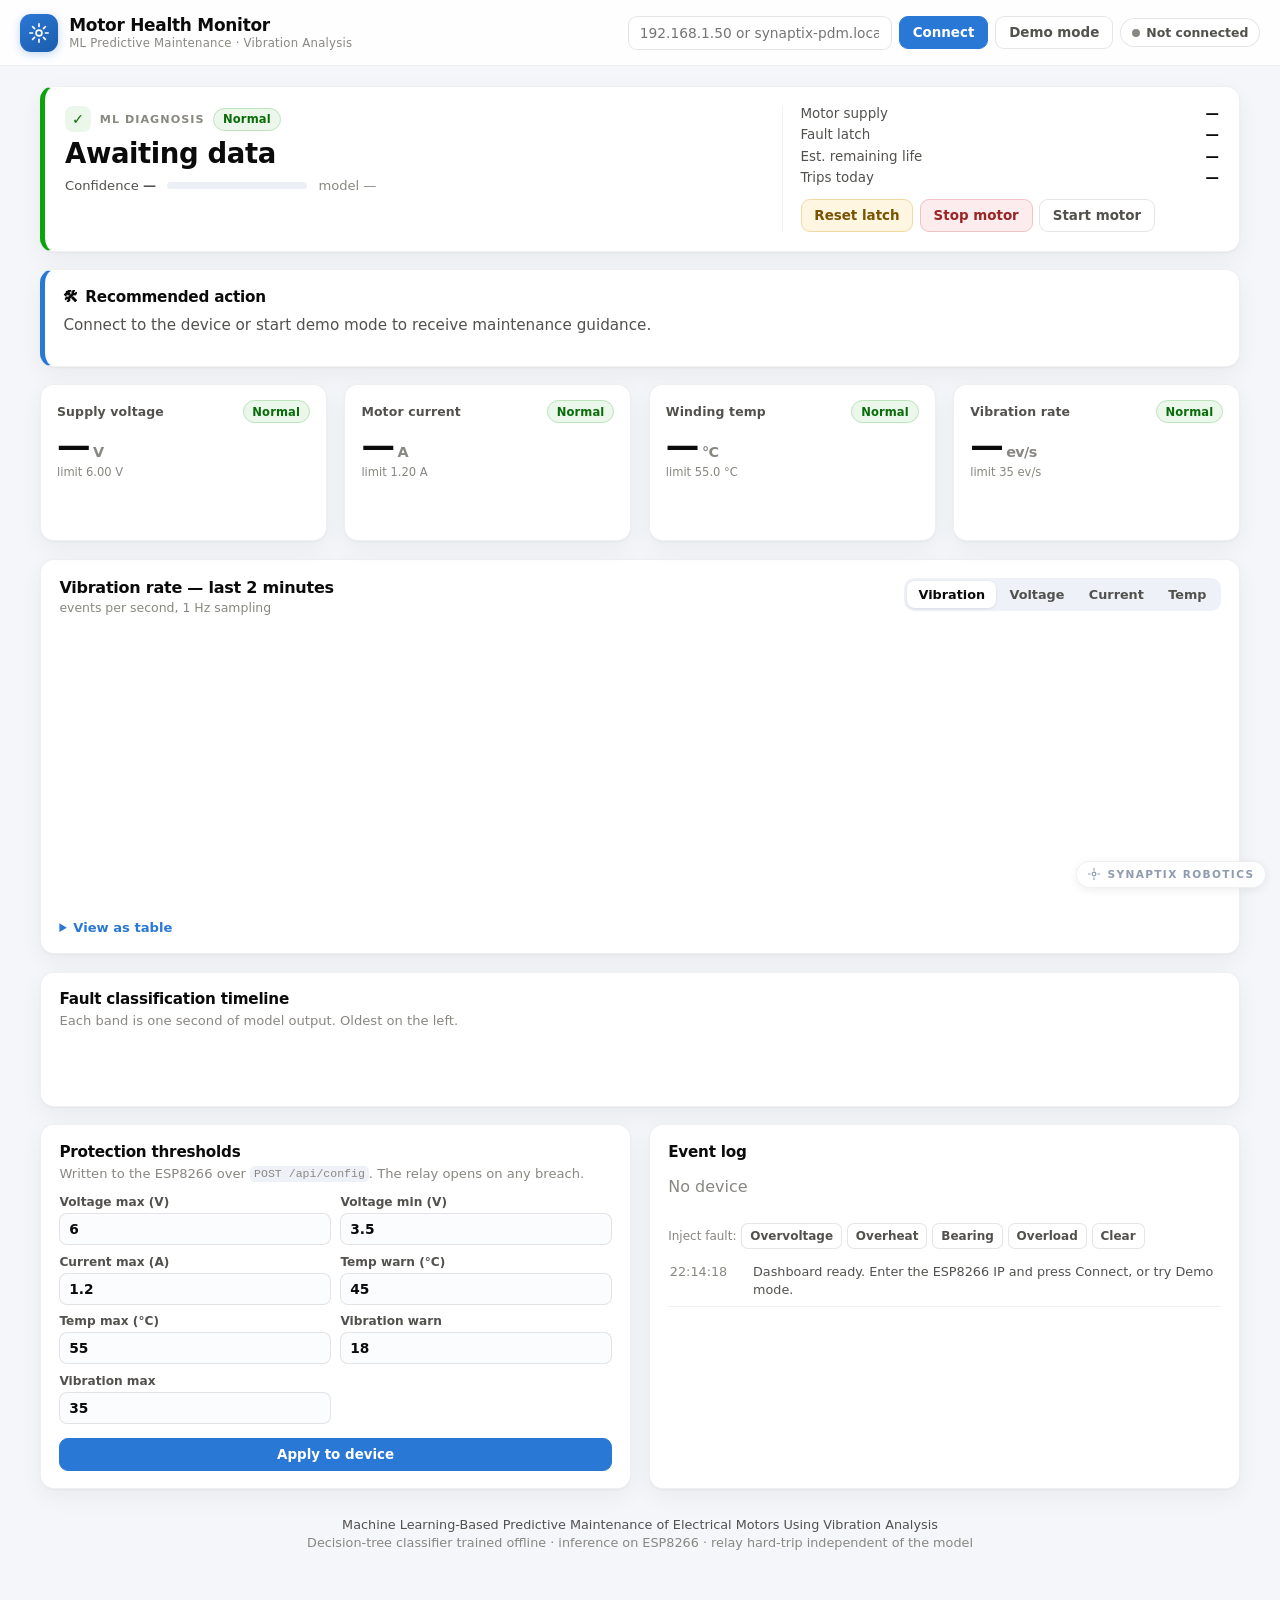
==== dashboard-local.html @ b62dabea "Replace voltage divider and ACS712 with an INA219 One I2C module now measures bus voltage and curren" ====
<!--
  Synaptix Robotics - Motor Health Monitor (single-file build)
  GENERATED by tools/build_local_dashboard.py - do not edit directly.
  Edit dashboard/*, then re-run the script.

  Open this file directly in a browser. No server needed.
  Type the ESP8266's IP in the box and press Connect.
-->
<!doctype html>
<html lang="en" data-theme="light">
<head>
<meta charset="utf-8">
<meta name="viewport" content="width=device-width, initial-scale=1">
<title>Motor Health Monitor</title>
<meta name="description" content="Machine Learning-Based Predictive Maintenance of Electrical Motors Using Vibration Analysis — Synaptix Robotics">
<link rel="icon" href="data:image/svg+xml,<svg xmlns='http://www.w3.org/2000/svg' viewBox='0 0 32 32'><text y='25' font-size='24'>⚙️</text></svg>">
<style>
/* =====================================================================
   Synaptix Robotics — Motor Health Monitor
   Light theme. Colour roles come from the validated data-viz palette.
   ===================================================================== */
:root{
  color-scheme: light;

  /* surfaces & ink */
  --page:        #f4f6fa;
  --surface:     #ffffff;
  --surface-2:   #fbfcfe;
  --ink:         #0b0b0b;
  --ink-2:       #52514e;
  --muted:       #898781;
  --grid:        #e8ebf1;
  --axis:        #c3c2b7;
  --border:      rgba(11,11,11,.10);
  --border-2:    rgba(11,11,11,.06);

  /* series (validated: blue slot 1) */
  --series-1:    #2a78d6;
  --series-1-50: rgba(42,120,214,.10);

  /* status (reserved — always shipped with an icon + label) */
  --good:        #0ca30c;
  --warning:     #fab219;
  --serious:     #ec835a;
  --critical:    #d03b3b;
  --good-wash:   #eaf7ea;
  --warn-wash:   #fff6e2;
  --crit-wash:   #fdeced;

  --r:           14px;
  --shadow:      0 1px 2px rgba(11,11,11,.04), 0 8px 24px rgba(11,11,11,.05);
  --font:        system-ui, -apple-system, "Segoe UI", Roboto, sans-serif;
}

*{box-sizing:border-box}
html,body{margin:0}
body{
  font-family:var(--font);
  background:var(--page);
  color:var(--ink);
  -webkit-font-smoothing:antialiased;
  padding-bottom:3rem;
}
h1,h2,h3{margin:0;letter-spacing:-.015em}
code{background:#eef1f7;padding:.1em .35em;border-radius:5px;font-size:.88em}
.muted{color:var(--muted)}
.sr-only{position:absolute;width:1px;height:1px;overflow:hidden;clip:rect(0 0 0 0);white-space:nowrap}

/* ------------------------------- topbar ------------------------------ */
.topbar{
  position:sticky;top:0;z-index:20;
  display:flex;flex-wrap:wrap;gap:1rem;align-items:center;justify-content:space-between;
  padding:.85rem 1.25rem;
  background:rgba(255,255,255,.88);
  backdrop-filter:blur(10px);
  border-bottom:1px solid var(--border-2);
}
.brand{display:flex;align-items:center;gap:.7rem}
.brand-mark{
  display:grid;place-items:center;width:38px;height:38px;border-radius:11px;
  background:linear-gradient(145deg,#2a78d6,#1c5cab);color:#fff;
  box-shadow:0 2px 8px rgba(42,120,214,.3);
}
.topbar h1{font-size:1.06rem;font-weight:650}
.brand-sub{margin:.1rem 0 0;font-size:.73rem;color:var(--muted);letter-spacing:.02em}

.conn{display:flex;flex-wrap:wrap;align-items:center;gap:.45rem}
.conn input{
  width:16.5rem;padding:.5rem .7rem;font:inherit;font-size:.86rem;
  border:1px solid var(--border);border-radius:9px;background:var(--surface);color:var(--ink);
}
.conn input:focus-visible{outline:2px solid var(--series-1);outline-offset:1px;border-color:var(--series-1)}

/* ------------------------------- buttons ----------------------------- */
.btn{
  padding:.5rem .8rem;font:inherit;font-size:.84rem;font-weight:550;
  border:1px solid var(--border);border-radius:9px;background:var(--surface);
  color:var(--ink-2);cursor:pointer;transition:background .15s,border-color .15s,transform .05s;
}
.btn:hover{background:#f3f5f9}
.btn:active{transform:translateY(1px)}
.btn:focus-visible{outline:2px solid var(--series-1);outline-offset:2px}
.btn[aria-pressed="true"]{background:var(--series-1-50);border-color:var(--series-1);color:#1c5cab}
.btn-primary{background:var(--series-1);border-color:var(--series-1);color:#fff}
.btn-primary:hover{background:#1c5cab}
.btn-warn{background:var(--warn-wash);border-color:#f0d9a3;color:#7a5200}
.btn-warn:hover{background:#ffeec9}
.btn-danger{background:var(--crit-wash);border-color:#f0c2c4;color:#9b2525}
.btn-danger:hover{background:#fbdcde}
.btn-xs{padding:.3rem .5rem;font-size:.75rem;border-radius:7px}

/* ------------------------------- pills ------------------------------- */
.pill{
  display:inline-flex;align-items:center;gap:.4rem;
  padding:.38rem .66rem;border-radius:999px;font-size:.78rem;font-weight:600;
  border:1px solid var(--border);background:var(--surface);color:var(--ink-2);
}
.pill .dot{width:8px;height:8px;border-radius:50%;background:var(--muted)}
.pill-idle .dot{background:var(--muted)}
.pill-live{background:var(--good-wash);border-color:#bce3bc;color:#0a6b0a}
.pill-live .dot{background:var(--good);animation:beat 1.6s infinite}
.pill-demo{background:var(--series-1-50);border-color:#b9d3f4;color:#1c5cab}
.pill-demo .dot{background:var(--series-1);animation:beat 1.6s infinite}
.pill-err{background:var(--crit-wash);border-color:#f0c2c4;color:#9b2525}
.pill-err .dot{background:var(--critical)}
@keyframes beat{0%,100%{opacity:1}50%{opacity:.3}}

.chip{
  display:inline-flex;align-items:center;gap:.3rem;
  padding:.2rem .55rem;border-radius:999px;font-size:.72rem;font-weight:650;
  letter-spacing:.01em;border:1px solid transparent;white-space:nowrap;
}
.chip-good{background:var(--good-wash);border-color:#bce3bc;color:#0a6b0a}
.chip-warn{background:var(--warn-wash);border-color:#efd59b;color:#7a5200}
.chip-serious{background:#fdeee7;border-color:#f3cdbb;color:#8e3f1c}
.chip-crit{background:var(--crit-wash);border-color:#f0c2c4;color:#9b2525}

/* ------------------------------- banner ------------------------------ */
.banner{
  margin:.9rem 1.25rem 0;padding:.7rem .9rem;border-radius:10px;
  font-size:.84rem;line-height:1.45;
  background:var(--warn-wash);border:1px solid #efd59b;color:#6d4a00;
}
.banner a{color:#9b2525}

/* ------------------------------- layout ------------------------------ */
main{max-width:1240px;margin:0 auto;padding:1.25rem;display:grid;gap:1.1rem}
.card{
  background:var(--surface);border:1px solid var(--border-2);border-radius:var(--r);
  padding:1.1rem 1.15rem;box-shadow:var(--shadow);
}
.card h3{font-size:.95rem;font-weight:650}
.card > p.muted{margin:.3rem 0 .9rem;font-size:.82rem}
.grid2{display:grid;gap:1.1rem;grid-template-columns:1fr 1fr}

/* ------------------------------- verdict ----------------------------- */
.verdict{
  display:grid;grid-template-columns:1.6fr 1fr;gap:1.1rem;
  background:var(--surface);border:1px solid var(--border-2);border-radius:var(--r);
  padding:1.2rem 1.25rem;box-shadow:var(--shadow);
  border-left:5px solid var(--good);
}
.verdict[data-sev="2"]{border-left-color:var(--warning)}
.verdict[data-sev="3"]{border-left-color:var(--critical)}
.verdict-main,.verdict-side{min-width:0}
.verdict-head{display:flex;align-items:center;flex-wrap:wrap;gap:.4rem .55rem;margin-bottom:.35rem}
.sev-icon{
  display:grid;place-items:center;width:26px;height:26px;border-radius:8px;
  font-size:.9rem;background:var(--good-wash);color:#0a6b0a;
}
.verdict[data-sev="2"] .sev-icon{background:var(--warn-wash);color:#7a5200}
.verdict[data-sev="3"] .sev-icon{background:var(--crit-wash);color:#9b2525}
.eyebrow{font-size:.7rem;font-weight:700;letter-spacing:.09em;color:var(--muted);text-transform:uppercase}
.verdict h2{font-size:1.72rem;font-weight:680;line-height:1.15;margin:.1rem 0 .55rem}
.verdict-meta{display:flex;align-items:center;gap:.7rem;flex-wrap:wrap;font-size:.82rem;color:var(--ink-2)}
.confbar{width:140px;height:7px;border-radius:999px;background:#eceff5;overflow:hidden}
.confbar i{display:block;height:100%;border-radius:999px;background:var(--series-1);transition:width .4s}

.verdict-side{
  border-left:1px solid var(--border-2);padding-left:1.1rem;
  display:flex;flex-direction:column;gap:.38rem;
}
.side-row{display:flex;justify-content:space-between;gap:.7rem;font-size:.84rem;color:var(--ink-2)}
.side-row strong{color:var(--ink);font-weight:620;text-align:right}
.side-actions{display:flex;flex-wrap:wrap;gap:.4rem;margin-top:.5rem}

/* ------------------------------- advice ------------------------------ */
.advice{border-left:5px solid var(--series-1)}
.advice h3{display:flex;align-items:center;gap:.45rem}
#adviceText{margin:.5rem 0 0;font-size:.95rem;line-height:1.55;color:var(--ink-2);max-width:72ch}
.advice-list{margin:.65rem 0 0;padding-left:1.15rem;font-size:.86rem;line-height:1.6;color:var(--ink-2)}
.advice-list li{margin:.15rem 0}

/* ------------------------------- tiles ------------------------------- */
.tiles{display:grid;gap:1.1rem;grid-template-columns:repeat(4,1fr)}
.tile{
  background:var(--surface);border:1px solid var(--border-2);border-radius:var(--r);
  padding:.95rem 1rem .6rem;box-shadow:var(--shadow);position:relative;overflow:hidden;
}
.tile[data-state="warn"]{background:linear-gradient(180deg,var(--warn-wash),var(--surface) 62%)}
.tile[data-state="crit"]{background:linear-gradient(180deg,var(--crit-wash),var(--surface) 62%)}
.tile header{display:flex;align-items:center;justify-content:space-between;gap:.5rem}
.tile h3{font-size:.78rem;font-weight:600;color:var(--ink-2);letter-spacing:.01em}
.tile .value{margin:.35rem 0 0;font-size:2.1rem;font-weight:660;line-height:1.05;letter-spacing:-.02em}
.tile .unit{font-size:.9rem;font-weight:550;color:var(--muted);margin-left:.2rem}
.tile .limit{margin:.1rem 0 0;font-size:.72rem;color:var(--muted);font-variant-numeric:tabular-nums}
.tile canvas{display:block;width:100%;height:46px;margin-top:.35rem}

/* ------------------------------- charts ------------------------------ */
.chart-head{display:flex;align-items:flex-start;justify-content:space-between;gap:1rem;flex-wrap:wrap;margin-bottom:.8rem}
.chart-head h3{font-size:1rem;font-weight:650}
.chart-head .muted{margin:.2rem 0 0;font-size:.78rem}
.seg{display:flex;gap:2px;padding:3px;background:#eef1f7;border-radius:10px}
.seg button{
  padding:.38rem .7rem;font:inherit;font-size:.8rem;font-weight:550;
  border:0;border-radius:8px;background:transparent;color:var(--ink-2);cursor:pointer;
}
.seg button[aria-selected="true"]{background:var(--surface);color:var(--ink);box-shadow:0 1px 3px rgba(11,11,11,.09)}
.chart-wrap{position:relative}
#mainChart{display:block;width:100%;height:280px}
#timeline{display:block;width:100%;height:36px;margin-top:.3rem}

.tooltip{
  position:absolute;pointer-events:none;z-index:5;
  background:var(--surface);border:1px solid var(--border);border-radius:9px;
  box-shadow:0 4px 16px rgba(11,11,11,.12);
  padding:.45rem .6rem;font-size:.78rem;line-height:1.4;white-space:nowrap;
  transform:translate(-50%,-115%);
}
.tooltip b{font-weight:650;font-variant-numeric:tabular-nums}

.legend{display:flex;flex-wrap:wrap;gap:.45rem .95rem;margin:.6rem 0 0;padding:0;list-style:none;font-size:.76rem;color:var(--ink-2)}
.legend li{display:flex;align-items:center;gap:.35rem}
.legend i{width:11px;height:11px;border-radius:3px;display:block}

/* ------------------------------- table ------------------------------- */
.tableview{margin-top:.8rem;font-size:.82rem}
.tableview summary{cursor:pointer;color:var(--series-1);font-weight:550;width:max-content}
.tablescroll{max-height:17rem;overflow:auto;margin-top:.5rem;border:1px solid var(--border-2);border-radius:10px}
table{width:100%;border-collapse:collapse;font-variant-numeric:tabular-nums}
th,td{padding:.4rem .6rem;text-align:right;border-bottom:1px solid var(--border-2);white-space:nowrap}
th:first-child,td:first-child,th:last-child,td:last-child{text-align:left}
thead th{position:sticky;top:0;background:var(--surface-2);font-size:.74rem;color:var(--ink-2);font-weight:620}

/* ------------------------------- forms ------------------------------- */
.thgrid{display:grid;grid-template-columns:1fr 1fr;gap:.6rem}
.thgrid label{display:flex;flex-direction:column;gap:.25rem;font-size:.76rem;color:var(--ink-2);font-weight:550}
.thgrid input{
  padding:.44rem .55rem;font:inherit;font-size:.86rem;
  border:1px solid var(--border);border-radius:8px;background:var(--surface-2);color:var(--ink);
}
.thgrid input:focus-visible{outline:2px solid var(--series-1);outline-offset:1px}
.thgrid button{grid-column:1/-1;margin-top:.25rem}

/* ------------------------------- log --------------------------------- */
.loghead{display:flex;justify-content:space-between;align-items:center;gap:.7rem;flex-wrap:wrap;margin-bottom:.5rem}
.demo-tools{display:flex;flex-wrap:wrap;gap:.3rem;align-items:center;font-size:.75rem}
.log{list-style:none;margin:0;padding:0;max-height:15.5rem;overflow:auto;font-size:.8rem}
.log li{
  display:flex;gap:.6rem;padding:.42rem .1rem;border-bottom:1px solid var(--border-2);
  color:var(--ink-2);line-height:1.4;
}
.log time{color:var(--muted);font-variant-numeric:tabular-nums;flex:0 0 4.6rem}
.log li[data-k="trip"]{color:#9b2525;font-weight:550}
.log li[data-k="warn"]{color:#7a5200}
.log li[data-k="ok"]{color:#0a6b0a}

.foot{text-align:center;font-size:.8rem;color:var(--ink-2);padding:.5rem 0 0}
.foot p{margin:.15rem 0}

/* ------------------------------- watermark --------------------------- */
.watermark{
  position:fixed;right:14px;bottom:12px;z-index:30;
  display:flex;align-items:center;gap:.4rem;
  padding:.36rem .66rem;border-radius:999px;
  background:rgba(255,255,255,.82);backdrop-filter:blur(6px);
  border:1px solid var(--border-2);box-shadow:0 2px 10px rgba(11,11,11,.07);
  font-size:.66rem;font-weight:700;letter-spacing:.13em;
  color:#8e9bb0;pointer-events:none;user-select:none;
}

/* ------------------------------- responsive -------------------------- */
@media (max-width:1040px){
  .tiles{grid-template-columns:repeat(2,1fr)}
  .verdict{grid-template-columns:1fr}
  .verdict-side{border-left:0;border-top:1px solid var(--border-2);padding:.9rem 0 0}
  .grid2{grid-template-columns:1fr}
}
@media (max-width:640px){
  main{padding:1rem;gap:.9rem}
  .topbar{padding:.7rem 1rem}
  .conn input{width:100%}
  .conn{width:100%}
  .tiles{grid-template-columns:1fr}
  .verdict h2{font-size:1.4rem}
  .thgrid{grid-template-columns:1fr}
  .watermark{right:10px;bottom:8px;font-size:.6rem}
  /* let the status chips wrap instead of forcing the card wider */
  .chip{white-space:normal}
  .verdict h2{overflow-wrap:anywhere}
  .seg{flex-wrap:wrap}
}
@media (prefers-reduced-motion:reduce){*{animation:none!important;transition:none!important}}

</style>
</head>
<body>

<header class="topbar">
  <div class="brand">
    <div class="brand-mark" aria-hidden="true">
      <svg viewBox="0 0 24 24" width="22" height="22" fill="none" stroke="currentColor" stroke-width="1.8" stroke-linecap="round">
        <circle cx="12" cy="12" r="3.2"/><path d="M12 2v3M12 19v3M2 12h3M19 12h3M5 5l2.2 2.2M16.8 16.8L19 19M19 5l-2.2 2.2M7.2 16.8L5 19"/>
      </svg>
    </div>
    <div>
      <h1>Motor Health Monitor</h1>
      <p class="brand-sub">ML Predictive Maintenance · Vibration Analysis</p>
    </div>
  </div>

  <div class="conn" role="group" aria-label="Device connection">
    <label class="sr-only" for="ipInput">ESP8266 device IP address</label>
    <input id="ipInput" type="text" inputmode="url" spellcheck="false"
           placeholder="192.168.1.50 or synaptix-pdm.local" autocomplete="off">
    <button id="connectBtn" class="btn btn-primary">Connect</button>
    <button id="demoBtn" class="btn" aria-pressed="false">Demo mode</button>
    <span id="statusPill" class="pill pill-idle">
      <span class="dot" aria-hidden="true"></span><span id="statusText">Not connected</span>
    </span>
  </div>
</header>

<div id="banner" class="banner" hidden></div>

<main>
  <!-- ===================== VERDICT ===================== -->
  <section class="verdict" id="verdict" aria-live="polite">
    <div class="verdict-main">
      <div class="verdict-head">
        <span id="sevIcon" class="sev-icon" aria-hidden="true">✓</span>
        <span class="eyebrow">ML Diagnosis</span>
        <span id="sevChip" class="chip chip-good">Normal</span>
      </div>
      <h2 id="faultName">Awaiting data</h2>
      <div class="verdict-meta">
        <span>Confidence <strong id="confVal">—</strong></span>
        <div class="confbar" role="img" aria-label="Model confidence"><i id="confFill" style="width:0%"></i></div>
        <span class="muted" id="modelVer">model —</span>
      </div>
    </div>
    <div class="verdict-side">
      <div class="side-row"><span>Motor supply</span><strong id="relayState">—</strong></div>
      <div class="side-row"><span>Fault latch</span><strong id="latchState">—</strong></div>
      <div class="side-row"><span>Est. remaining life</span><strong id="rulState">—</strong></div>
      <div class="side-row"><span>Trips today</span><strong id="tripCount">—</strong></div>
      <div class="side-actions">
        <button id="resetBtn" class="btn btn-warn">Reset latch</button>
        <button id="stopBtn" class="btn btn-danger">Stop motor</button>
        <button id="startBtn" class="btn">Start motor</button>
      </div>
    </div>
  </section>

  <!-- ===================== ML SUGGESTION ===================== -->
  <section class="card advice" id="adviceCard">
    <h3><span aria-hidden="true">🛠</span> Recommended action</h3>
    <p id="adviceText">Connect to the device or start demo mode to receive maintenance guidance.</p>
    <ul class="advice-list" id="adviceList"></ul>
  </section>

  <!-- ===================== KPI TILES ===================== -->
  <section class="tiles" aria-label="Live sensor readings">
    <article class="tile" id="tile-voltage">
      <header><h3>Supply voltage</h3><span class="chip chip-good" data-chip>Normal</span></header>
      <p class="value"><span data-val>—</span><span class="unit">V</span></p>
      <p class="limit">limit <span data-limit>6.00</span> V</p>
      <canvas data-spark width="300" height="46" aria-hidden="true"></canvas>
    </article>
    <article class="tile" id="tile-current">
      <header><h3>Motor current</h3><span class="chip chip-good" data-chip>Normal</span></header>
      <p class="value"><span data-val>—</span><span class="unit">A</span></p>
      <p class="limit">limit <span data-limit>1.20</span> A</p>
      <canvas data-spark width="300" height="46" aria-hidden="true"></canvas>
    </article>
    <article class="tile" id="tile-temperature">
      <header><h3>Winding temp</h3><span class="chip chip-good" data-chip>Normal</span></header>
      <p class="value"><span data-val>—</span><span class="unit">°C</span></p>
      <p class="limit">limit <span data-limit>55.0</span> °C</p>
      <canvas data-spark width="300" height="46" aria-hidden="true"></canvas>
    </article>
    <article class="tile" id="tile-vibration">
      <header><h3>Vibration rate</h3><span class="chip chip-good" data-chip>Normal</span></header>
      <p class="value"><span data-val>—</span><span class="unit">ev/s</span></p>
      <p class="limit">limit <span data-limit>35</span> ev/s</p>
      <canvas data-spark width="300" height="46" aria-hidden="true"></canvas>
    </article>
  </section>

  <!-- ===================== MAIN CHART ===================== -->
  <section class="card chartcard">
    <div class="chart-head">
      <div>
        <h3 id="chartTitle">Vibration rate — last 2 minutes</h3>
        <p class="muted" id="chartSub">events per second, 1 Hz sampling</p>
      </div>
      <div class="seg" role="tablist" aria-label="Metric to plot">
        <button role="tab" data-metric="vibration" aria-selected="true">Vibration</button>
        <button role="tab" data-metric="voltage" aria-selected="false">Voltage</button>
        <button role="tab" data-metric="current" aria-selected="false">Current</button>
        <button role="tab" data-metric="temperature" aria-selected="false">Temp</button>
      </div>
    </div>
    <div class="chart-wrap">
      <canvas id="mainChart" width="1200" height="420" role="img"
              aria-label="Time series of the selected sensor metric"></canvas>
      <div id="tooltip" class="tooltip" hidden></div>
    </div>
    <details class="tableview">
      <summary>View as table</summary>
      <div class="tablescroll"><table id="dataTable">
        <thead><tr><th>#</th><th>Voltage (V)</th><th>Current (A)</th><th>Temp (°C)</th><th>Vibration (ev/s)</th><th>ML class</th></tr></thead>
        <tbody></tbody>
      </table></div>
    </details>
  </section>

  <!-- ===================== FAULT TIMELINE ===================== -->
  <section class="card">
    <h3>Fault classification timeline</h3>
    <p class="muted">Each band is one second of model output. Oldest on the left.</p>
    <canvas id="timeline" width="1200" height="54" role="img" aria-label="Fault class over time"></canvas>
    <ul class="legend" id="timelineLegend"></ul>
  </section>

  <div class="grid2">
    <!-- ===================== THRESHOLDS ===================== -->
    <section class="card">
      <h3>Protection thresholds</h3>
      <p class="muted">Written to the ESP8266 over <code>POST /api/config</code>. The relay opens on any breach.</p>
      <form id="thForm" class="thgrid">
        <label>Voltage max (V)<input name="voltage_max" type="number" step="0.1" value="6"></label>
        <label>Voltage min (V)<input name="voltage_min" type="number" step="0.1" value="3.5"></label>
        <label>Current max (A)<input name="current_max" type="number" step="0.05" value="1.2"></label>
        <label>Temp warn (°C)<input name="temp_warn" type="number" step="1" value="45"></label>
        <label>Temp max (°C)<input name="temp_max" type="number" step="1" value="55"></label>
        <label>Vibration warn<input name="vib_warn" type="number" step="1" value="18"></label>
        <label>Vibration max<input name="vib_max" type="number" step="1" value="35"></label>
        <button class="btn btn-primary" type="submit">Apply to device</button>
      </form>
    </section>

    <!-- ===================== EVENT LOG ===================== -->
    <section class="card">
      <h3>Event log</h3>
      <div class="loghead">
        <p class="muted" id="deviceMeta">No device</p>
        <div class="demo-tools" id="demoTools" hidden>
          <span class="muted">Inject fault:</span>
          <button class="btn btn-xs" data-inject="overvoltage">Overvoltage</button>
          <button class="btn btn-xs" data-inject="overheat">Overheat</button>
          <button class="btn btn-xs" data-inject="bearing">Bearing</button>
          <button class="btn btn-xs" data-inject="overload">Overload</button>
          <button class="btn btn-xs" data-inject="clear">Clear</button>
        </div>
      </div>
      <ol class="log" id="log" aria-live="polite"></ol>
    </section>
  </div>

  <footer class="foot">
    <p>Machine Learning-Based Predictive Maintenance of Electrical Motors Using Vibration Analysis</p>
    <p class="muted">Decision-tree classifier trained offline · inference on ESP8266 · relay hard-trip independent of the model</p>
  </footer>
</main>

<!-- corner watermark -->
<div class="watermark" aria-hidden="true">
  <svg viewBox="0 0 24 24" width="14" height="14" fill="none" stroke="currentColor" stroke-width="2" stroke-linecap="round">
    <circle cx="12" cy="12" r="3.2"/><path d="M12 2.5v3M12 18.5v3M2.5 12h3M18.5 12h3"/>
  </svg>
  <span>SYNAPTIX ROBOTICS</span>
</div>

<script>
/* =====================================================================
   Synaptix Robotics — Motor Health Monitor (dashboard client)
   Talks to the ESP8266 firmware:  GET /api/status | /api/relay | /api/reset
                                   GET|POST /api/config
   No build step, no dependencies.
   ===================================================================== */
'use strict';

/* ------------------------------ constants --------------------------- */
const POLL_MS   = 1000;
const MAX_POINTS = 120;              // 2 minutes at 1 Hz
const LS_KEY     = 'synaptix.pdm.ip';

const COLOR = {
  series:  '#2a78d6',
  fill:    'rgba(42,120,214,0.10)',
  grid:    '#e8ebf1',
  axis:    '#c3c2b7',
  muted:   '#898781',
  ink:     '#0b0b0b',
  good:    '#0ca30c',
  warning: '#fab219',
  serious: '#ec835a',
  critical:'#d03b3b',
  surface: '#ffffff'
};

const CLASSES = [
  { name: 'Healthy',                 short: 'Healthy',      sev: 0 },
  { name: 'Overvoltage Stress',      short: 'Overvoltage',  sev: 3 },
  { name: 'Undervoltage / Brownout', short: 'Undervoltage', sev: 2 },
  { name: 'Mechanical Overload',     short: 'Overload',     sev: 3 },
  { name: 'Thermal Overheat',        short: 'Overheat',     sev: 3 },
  { name: 'Bearing Wear',            short: 'Bearing wear', sev: 2 },
  { name: 'Rotor Imbalance',         short: 'Imbalance',    sev: 2 }
];

/* The same suggestion text the firmware serves, mirrored here so demo
   mode and a stale connection still give the operator guidance.       */
const ADVICE = [
  { lead: 'No action required. The motor is inside every limit.',
    steps: ['Keep logging — the model needs running hours to refine the wear trend.',
            'Next scheduled lubrication in roughly 50 running hours.'] },
  { lead: 'STOP — supply voltage is above the 6 V motor rating. The relay has opened automatically.',
    steps: ['Lower the bench-supply setpoint to 5–6 V before re-energising.',
            'Check the buck-converter feedback divider and any series resistor.',
            'Confirm the voltage sensor calibration, then press Reset latch.'] },
  { lead: 'Supply has sagged below the safe minimum. Sustained brownout drives high slip current and winding heat.',
    steps: ['Reduce the mechanical load or recharge/replace the source.',
            'Check wire gauge and connector voltage drop to the motor.',
            'Verify the battery or adapter can deliver the stall current.'] },
  { lead: 'STOP — current is above the overload limit, consistent with a stall or jam. The relay has opened.',
    steps: ['Power down and turn the shaft by hand to find the obstruction.',
            'Remove excess load; check for a seized coupling or blocked fan.',
            'Inspect the gearbox and re-check free-running current, then Reset latch.'] },
  { lead: 'STOP — winding temperature is over the limit. The relay has opened.',
    steps: ['Let the motor cool below 40 °C before restarting.',
            'Improve ventilation and confirm the cooling fan is turning.',
            'Review the duty cycle — continuous running may exceed the rating.'] },
  { lead: 'Schedule maintenance: the vibration signature matches bearing wear.',
    steps: ['Re-lubricate or replace the bearing within the next 20 running hours.',
            'Inspect for axial play and listen for a dry rumble while coasting.',
            'Re-measure vibration after service to confirm the trend reverses.'] },
  { lead: 'Inspect the rotor and coupling: the vibration pattern indicates imbalance.',
    steps: ['Re-seat the fan or flywheel and tighten the set-screw.',
            'Check for a bent shaft or a chipped blade; re-balance the load.',
            'Torque the mount bolts — a loose mount mimics imbalance.'] }
];

const METRICS = {
  voltage:     { label: 'Supply voltage',  unit: 'V',    dec: 2, title: 'Supply voltage',  sub: 'volts, 1 Hz sampling' },
  current:     { label: 'Motor current',   unit: 'A',    dec: 2, title: 'Motor current',   sub: 'amperes, 1 Hz sampling' },
  temperature: { label: 'Winding temp',    unit: '°C',   dec: 1, title: 'Winding temperature', sub: 'degrees Celsius, DHT11' },
  vibration:   { label: 'Vibration rate',  unit: 'ev/s', dec: 0, title: 'Vibration rate',  sub: 'events per second, 1 Hz sampling' }
};

/* ------------------------------ state ------------------------------- */
const S = {
  ip: '',
  mode: 'idle',                 // idle | live | demo | error
  metric: 'vibration',
  series: { voltage: [], current: [], temperature: [], vibration: [] },
  classes: [],
  last: null,
  thresholds: { voltage_max: 6, voltage_min: 3.5, current_max: 1.2,
                temp_warn: 45, temp_max: 55, vib_warn: 18, vib_max: 35 },
  timer: null,
  hover: -1,
  fails: 0,
  demo: { inject: null, t: 0, latched: false, relayOn: true, trips: 0, runS: 0 }
};

const $  = (s, r = document) => r.querySelector(s);
const $$ = (s, r = document) => [...r.querySelectorAll(s)];
const clamp = (v, a, b) => Math.min(b, Math.max(a, v));
const fmt = (v, d) => (v === null || v === undefined || Number.isNaN(v) ? '—' : Number(v).toFixed(d));

/* ------------------------------ logging ----------------------------- */
function log(msg, kind = 'info') {
  const ol = $('#log');
  const li = document.createElement('li');
  li.dataset.k = kind;
  const t = new Date().toLocaleTimeString([], { hour12: false });
  li.innerHTML = `<time>${t}</time><span></span>`;
  li.lastChild.textContent = msg;
  ol.prepend(li);
  while (ol.children.length > 120) ol.lastChild.remove();
}

/* ------------------------------ connection -------------------------- */
function normaliseHost(raw) {
  let h = (raw || '').trim().replace(/\/+$/, '');
  if (!h) return '';
  if (!/^https?:\/\//i.test(h)) h = 'http://' + h;
  return h;
}

function setMode(mode, text) {
  S.mode = mode;
  const pill = $('#statusPill');
  pill.className = 'pill ' + ({ idle: 'pill-idle', live: 'pill-live',
                                demo: 'pill-demo', error: 'pill-err' }[mode]);
  $('#statusText').textContent = text;
  $('#demoBtn').setAttribute('aria-pressed', String(mode === 'demo'));
  $('#demoTools').hidden = mode !== 'demo';
}

function showBanner(html) {
  const b = $('#banner');
  if (!html) { b.hidden = true; b.innerHTML = ''; return; }
  b.innerHTML = html;
  b.hidden = false;
}

/* Vercel serves the dashboard over HTTPS; the ESP8266 only speaks HTTP.
   Browsers block that mix, so say so plainly instead of failing silently. */
function mixedContentCheck(host) {
  if (location.protocol === 'https:' && host.startsWith('http://')) {
    showBanner(
      '<strong>Mixed content blocked.</strong> This page is served over HTTPS, ' +
      'but the ESP8266 only serves HTTP, so the browser will refuse the request. ' +
      'Use the local copy of the dashboard (open <code>dashboard/index.html</code> ' +
      'or run <code>npx serve dashboard</code>), or allow insecure content for this ' +
      'site in the browser site settings. <strong>Demo mode works everywhere.</strong>'
    );
    return true;
  }
  showBanner(null);
  return false;
}

async function fetchJson(url, opts = {}, ms = 2500) {
  const ac = new AbortController();
  const id = setTimeout(() => ac.abort(), ms);
  try {
    const r = await fetch(url, { ...opts, signal: ac.signal, cache: 'no-store' });
    if (!r.ok) throw new Error('HTTP ' + r.status);
    return await r.json();
  } finally { clearTimeout(id); }
}

function connect() {
  const host = normaliseHost($('#ipInput').value);
  if (!host) { log('Enter the ESP8266 IP address first.', 'warn'); return; }
  S.ip = host;
  localStorage.setItem(LS_KEY, $('#ipInput').value.trim());
  mixedContentCheck(host);
  stopPolling();
  S.fails = 0;
  setMode('live', 'Connecting…');
  log(`Connecting to ${host} …`);
  S.timer = setInterval(pollLive, POLL_MS);
  pollLive();
  loadDeviceConfig();
}

function stopPolling() { if (S.timer) { clearInterval(S.timer); S.timer = null; } }

async function loadDeviceConfig() {
  try {
    const c = await fetchJson(S.ip + '/api/config');
    Object.assign(S.thresholds, c);
    fillThresholdForm();
  } catch { /* non-fatal */ }
}

async function pollLive() {
  try {
    const d = await fetchJson(S.ip + '/api/status');
    S.fails = 0;
    if (S.mode !== 'live') setMode('live', 'Live');
    ingestDevice(d);
  } catch (e) {
    if (++S.fails === 1) log('No response from device: ' + e.message, 'warn');
    if (S.fails >= 3) {
      setMode('error', 'Device unreachable');
      $('#statusText').textContent = 'Device unreachable';
    }
  }
}

/* ------------------------------ ingest ------------------------------ */
function pushPoint(v, i, t, vib, cls) {
  const s = S.series;
  s.voltage.push(v); s.current.push(i); s.temperature.push(t); s.vibration.push(vib);
  S.classes.push(cls);
  for (const k in s) if (s[k].length > MAX_POINTS) s[k].shift();
  if (S.classes.length > MAX_POINTS) S.classes.shift();
}

function ingestDevice(d) {
  const s = d.sensors || {}, m = d.ml || {}, p = d.protection || {};

  /* first payload: adopt the device history so the chart is not empty */
  if (Array.isArray(d.history) && d.history.length && S.series.voltage.length === 0) {
    for (const [v, i, t, vib, c] of d.history) pushPoint(v, i, t, vib, c);
  } else {
    pushPoint(s.voltage, s.current, s.temperature, s.vibration, m.class_id ?? 0);
  }

  if (d.thresholds) { Object.assign(S.thresholds, d.thresholds); fillThresholdForm(); }

  const prev = S.last;
  S.last = {
    sensors: s,
    cls: m.class_id ?? 0,
    confidence: m.confidence ?? 0,
    severity: m.severity ?? 0,
    suggestion: m.suggestion || '',
    rul: m.rul_hours ?? 0,
    model: m.model || '—',
    relayOn: !!p.relay_on,
    latched: !!p.latched,
    trips: p.trip_count ?? 0,
    runS: d.run_seconds ?? 0,
    meta: (() => {
      const g = d.diagnostics || {};
      const bits = [
        d.device || 'device',
        d.ip || S.ip,
        `RSSI ${d.rssi ?? '—'} dBm`,
        `up ${Math.floor((d.uptime_s || 0) / 60)} min`
      ];
      if (g.i2c_bus_fault) bits.push('I²C BUS FAULT');
      else if (Array.isArray(g.i2c_devices))
        bits.push(`I²C: ${g.i2c_devices.length ? g.i2c_devices.join(', ') : 'none'}`);
      if (g.sensor_ok === false) bits.push(`${g.sensor || 'power sensor'} not detected`);
      return bits.join(' · ');
    })()
  };

  if (prev && prev.cls !== S.last.cls)
    log(`ML: ${CLASSES[S.last.cls].name} (${Math.round(S.last.confidence*100)}% confidence)`,
        S.last.severity >= 3 ? 'trip' : S.last.severity === 2 ? 'warn' : 'ok');
  if (prev && !prev.latched && S.last.latched)
    log(`RELAY OPENED — ${p.last_trip || 'protection trip'}`, 'trip');
  if (prev && prev.latched && !S.last.latched)
    log('Latch cleared, motor re-energised.', 'ok');

  render();
}

/* ------------------------------ demo mode --------------------------- */
function demoTick() {
  const D = S.demo;
  D.t += 1;
  const wob = (a) => (Math.random() - 0.5) * a;
  let v = 5.1 + wob(0.12), i = 0.42 + wob(0.08), t = 32 + Math.sin(D.t / 40) * 2.2 + wob(0.3),
      vib = 6 + Math.abs(Math.sin(D.t / 11)) * 5 + wob(2);

  switch (D.inject) {
    case 'overvoltage': v = 7.4 + wob(0.3); i = 0.72 + wob(0.1); break;
    case 'overheat':    t = 61 + wob(1.5); break;
    case 'bearing':     vib = 24 + wob(5); break;
    case 'overload':    i = 1.75 + wob(0.2); v = 4.8 + wob(0.1); break;
  }
  vib = Math.max(0, vib);

  /* same classification order the firmware's tree uses */
  let cls = 0;
  if (v > S.thresholds.voltage_max)       cls = 1;
  else if (t > S.thresholds.temp_max)     cls = 4;
  else if (i > S.thresholds.current_max)  cls = 3;
  else if (vib > S.thresholds.vib_max)    cls = 6;
  else if (vib > S.thresholds.vib_warn)   cls = 5;
  else if (v < S.thresholds.voltage_min)  cls = 2;
  else if (t > S.thresholds.temp_warn)    cls = 4;

  const sev = CLASSES[cls].sev;
  const prevCls = S.last ? S.last.cls : null;
  const prevLatched = D.latched;

  if (sev >= 3 && !D.latched) { D.latched = true; D.relayOn = false; D.trips++; }
  if (D.relayOn) D.runS++;

  const conf = cls === 0 ? 0.981 : 0.86 + Math.random() * 0.12;
  pushPoint(+v.toFixed(2), +i.toFixed(2), +t.toFixed(1), Math.round(vib), cls);

  S.last = {
    sensors: { voltage: +v.toFixed(2), current: +i.toFixed(2),
               temperature: +t.toFixed(1), humidity: 48 + Math.round(wob(4)),
               vibration: Math.round(vib), power: +(v * i).toFixed(2),
               current_sensor_ok: true },
    cls, confidence: conf, severity: sev,
    suggestion: '', rul: cls === 0 ? 420 : cls === 5 ? 20 : cls === 6 ? 35 : 0,
    model: 'dt-v1.3.0 (demo)',
    relayOn: D.relayOn, latched: D.latched, trips: D.trips, runS: D.runS,
    meta: 'Demo simulator · no hardware attached'
  };

  if (prevCls !== null && prevCls !== cls)
    log(`ML: ${CLASSES[cls].name} (${Math.round(conf*100)}% confidence)`,
        sev >= 3 ? 'trip' : sev === 2 ? 'warn' : 'ok');
  if (!prevLatched && D.latched) log(`RELAY OPENED — ${CLASSES[cls].short.toUpperCase()}`, 'trip');

  render();
}

function startDemo() {
  stopPolling();
  S.ip = '';
  S.series = { voltage: [], current: [], temperature: [], vibration: [] };
  S.classes = [];
  S.demo = { inject: null, t: 0, latched: false, relayOn: true, trips: 0, runS: 0 };
  S.last = null;
  showBanner(null);
  setMode('demo', 'Demo mode');
  log('Demo mode started — synthetic telemetry, no hardware needed.');
  S.timer = setInterval(demoTick, POLL_MS);
  demoTick();
}

/* ------------------------------ controls ---------------------------- */
async function deviceCall(path, okMsg) {
  if (S.mode === 'demo') return;
  if (!S.ip) { log('Not connected to a device.', 'warn'); return; }
  try { await fetchJson(S.ip + path); log(okMsg, 'ok'); }
  catch (e) { log('Command failed: ' + e.message, 'warn'); }
}

function resetLatch() {
  if (S.mode === 'demo') {
    S.demo.inject = null; S.demo.latched = false; S.demo.relayOn = true;
    log('Latch cleared (demo), motor re-energised.', 'ok');
    return;
  }
  deviceCall('/api/reset', 'Reset latch command sent.');
}

function setRelay(on) {
  if (S.mode === 'demo') {
    if (on && S.demo.latched) { log('Cannot start: fault latch is set.', 'warn'); return; }
    S.demo.relayOn = on;
    log(on ? 'Motor started (demo).' : 'Motor stopped (demo).', on ? 'ok' : 'warn');
    return;
  }
  deviceCall('/api/relay?state=' + (on ? 'on' : 'off'),
             on ? 'Start command sent.' : 'Stop command sent.');
}

async function applyThresholds(ev) {
  ev.preventDefault();
  const body = {};
  for (const el of $$('#thForm input')) body[el.name] = parseFloat(el.value);
  Object.assign(S.thresholds, body);
  if (S.mode === 'demo') { log('Thresholds applied locally (demo).', 'ok'); render(); return; }
  if (!S.ip) { log('Not connected — thresholds kept locally only.', 'warn'); render(); return; }
  try {
    await fetchJson(S.ip + '/api/config',
      { method: 'POST', headers: { 'Content-Type': 'application/json' }, body: JSON.stringify(body) });
    log('Thresholds written to the device.', 'ok');
  } catch (e) { log('Could not write thresholds: ' + e.message, 'warn'); }
  render();
}

function fillThresholdForm() {
  for (const el of $$('#thForm input'))
    if (S.thresholds[el.name] !== undefined && document.activeElement !== el)
      el.value = S.thresholds[el.name];
}

/* ------------------------------ render ------------------------------ */
function stateOf(metric, value) {
  const T = S.thresholds;
  if (value === null || value === undefined || Number.isNaN(value)) return 'na';
  switch (metric) {
    case 'voltage':     return value > T.voltage_max ? 'crit'
                             : value < T.voltage_min ? 'warn'
                             : value > T.voltage_max - 0.4 ? 'warn' : 'ok';
    case 'current':     return value > T.current_max ? 'crit'
                             : value > T.current_max * 0.85 ? 'warn' : 'ok';
    case 'temperature': return value > T.temp_max ? 'crit'
                             : value > T.temp_warn ? 'warn' : 'ok';
    case 'vibration':   return value > T.vib_max ? 'crit'
                             : value > T.vib_warn ? 'warn' : 'ok';
  }
  return 'ok';
}

const CHIP = { ok: ['chip-good', 'Normal'], warn: ['chip-warn', 'Watch'],
               crit: ['chip-crit', 'Over limit'], na: ['chip-good', 'No data'] };

function render() {
  const L = S.last;
  if (!L) return;
  const s = L.sensors;

  /* verdict */
  const C = CLASSES[L.cls] || CLASSES[0];
  $('#verdict').dataset.sev = L.severity;
  $('#faultName').textContent = C.name;
  $('#sevIcon').textContent = L.severity >= 3 ? '✕' : L.severity === 2 ? '!' : '✓';
  const chip = $('#sevChip');
  chip.className = 'chip ' + (L.severity >= 3 ? 'chip-crit' : L.severity === 2 ? 'chip-warn' : 'chip-good');
  chip.textContent = L.severity >= 3 ? 'Trip — motor stopped' : L.severity === 2 ? 'Maintenance due' : 'Normal';
  $('#confVal').textContent = Math.round(L.confidence * 100) + '%';
  $('#confFill').style.width = Math.round(L.confidence * 100) + '%';
  $('#modelVer').textContent = 'model ' + L.model;

  $('#relayState').textContent = L.relayOn ? 'Closed — running' : 'Open — stopped';
  $('#latchState').textContent = L.latched ? 'Latched' : 'Clear';
  $('#rulState').textContent = L.rul ? L.rul + ' h' : 'Service now';
  $('#tripCount').textContent = L.trips;
  $('#deviceMeta').textContent = L.meta;

  /* advice */
  const a = ADVICE[L.cls] || ADVICE[0];
  $('#adviceText').textContent = L.suggestion || a.lead;
  const ul = $('#adviceList');
  ul.innerHTML = '';
  for (const step of a.steps) {
    const li = document.createElement('li');
    li.textContent = step;
    ul.appendChild(li);
  }
  $('#adviceCard').style.borderLeftColor =
    L.severity >= 3 ? COLOR.critical : L.severity === 2 ? COLOR.warning : COLOR.series;

  /* tiles */
  const limits = { voltage: S.thresholds.voltage_max, current: S.thresholds.current_max,
                   temperature: S.thresholds.temp_max, vibration: S.thresholds.vib_max };
  for (const key of Object.keys(METRICS)) {
    const tile = $('#tile-' + key);
    const def  = METRICS[key];
    const val  = s[key === 'vibration' ? 'vibration' : key];
    const missing = (key === 'current'  && s.current_sensor_ok === false) ||
                    (key === 'voltage'  && s.voltage_sensor_ok === false);
    const st   = missing ? 'na' : stateOf(key, val);
    tile.dataset.state = st === 'ok' || st === 'na' ? '' : st;
    $('[data-val]', tile).textContent =
      (st === 'na') ? 'n/a' : fmt(val, def.dec);
    $('[data-limit]', tile).textContent = fmt(limits[key], def.dec);
    const c = $('[data-chip]', tile);
    c.className = 'chip ' + CHIP[st][0];
    c.textContent = st === 'na' ? 'No sensor' : CHIP[st][1];
    drawSpark($('[data-spark]', tile), S.series[key], st);
  }

  drawMainChart();
  drawTimeline();
  renderTable();
  fillThresholdForm();
}

/* ------------------------------ canvas helpers ---------------------- */
function prep(cv) {
  const dpr = window.devicePixelRatio || 1;
  const w = cv.clientWidth || cv.width, h = cv.clientHeight || cv.height;
  if (cv.width !== Math.round(w * dpr) || cv.height !== Math.round(h * dpr)) {
    cv.width = Math.round(w * dpr); cv.height = Math.round(h * dpr);
  }
  const ctx = cv.getContext('2d');
  ctx.setTransform(dpr, 0, 0, dpr, 0, 0);
  ctx.clearRect(0, 0, w, h);
  return { ctx, w, h };
}

function niceStep(span, target) {
  const raw = span / target;
  const mag = Math.pow(10, Math.floor(Math.log10(raw || 1)));
  const n = raw / mag;
  return (n <= 1 ? 1 : n <= 2 ? 2 : n <= 5 ? 5 : 10) * mag;
}

/* ------------------------------ sparkline --------------------------- */
function drawSpark(cv, data, state) {
  const { ctx, w, h } = prep(cv);
  if (!data.length) return;
  const stroke = state === 'crit' ? COLOR.critical : state === 'warn' ? COLOR.serious : COLOR.series;
  const pad = 6;                     // room for the end marker's stroke
  const lo = Math.min(...data), hi = Math.max(...data);
  const span = (hi - lo) || 1;
  const X = k => pad + (k / Math.max(1, data.length - 1)) * (w - pad * 2);
  const Y = v => h - pad - ((v - lo) / span) * (h - pad * 2);

  ctx.beginPath();
  ctx.moveTo(X(0), h);
  data.forEach((v, k) => ctx.lineTo(X(k), Y(v)));
  ctx.lineTo(X(data.length - 1), h);
  ctx.closePath();
  ctx.fillStyle = state === 'ok' ? COLOR.fill : 'rgba(208,59,59,0.08)';
  ctx.fill();

  ctx.beginPath();
  data.forEach((v, k) => k ? ctx.lineTo(X(k), Y(v)) : ctx.moveTo(X(k), Y(v)));
  ctx.lineWidth = 2; ctx.lineJoin = 'round'; ctx.strokeStyle = stroke;
  ctx.stroke();

  /* 4px rounded data-end marker */
  const lx = X(data.length - 1), ly = Y(data[data.length - 1]);
  ctx.beginPath(); ctx.arc(lx, ly, 3, 0, Math.PI * 2);
  ctx.fillStyle = COLOR.surface; ctx.fill();
  ctx.lineWidth = 2; ctx.strokeStyle = stroke; ctx.stroke();
}

/* ------------------------------ main chart -------------------------- */
function drawMainChart() {
  const cv = $('#mainChart');
  const { ctx, w, h } = prep(cv);
  const data = S.series[S.metric];
  const def = METRICS[S.metric];
  const padL = 46, padR = 14, padT = 12, padB = 26;
  const pw = w - padL - padR, ph = h - padT - padB;

  if (!data.length) {
    ctx.fillStyle = COLOR.muted; ctx.font = '13px system-ui';
    ctx.textAlign = 'center';
    ctx.fillText('Waiting for telemetry…', w / 2, h / 2);
    return;
  }

  /* y domain includes the relevant threshold so the limit line is visible */
  const limit = { voltage: S.thresholds.voltage_max, current: S.thresholds.current_max,
                  temperature: S.thresholds.temp_max, vibration: S.thresholds.vib_max }[S.metric];
  let lo = Math.min(...data, limit), hi = Math.max(...data, limit);
  if (hi - lo < 1e-6) { hi += 1; lo -= 1; }
  const padv = (hi - lo) * 0.12;
  lo = Math.max(0, lo - padv); hi = hi + padv;

  /* right-align: the newest sample always sits on the right edge, so a
     partially filled window fills from the right instead of the left */
  const off = MAX_POINTS - data.length;
  const X = k => padL + ((k + off) / Math.max(1, MAX_POINTS - 1)) * pw;
  const Y = v => padT + ph - ((v - lo) / (hi - lo)) * ph;

  /* grid + y ticks */
  const step = niceStep(hi - lo, 4);
  ctx.font = '11px system-ui'; ctx.textBaseline = 'middle';
  for (let v = Math.ceil(lo / step) * step; v <= hi; v += step) {
    const y = Math.round(Y(v)) + .5;
    ctx.beginPath(); ctx.moveTo(padL, y); ctx.lineTo(w - padR, y);
    ctx.lineWidth = 1; ctx.strokeStyle = COLOR.grid; ctx.stroke();
    ctx.fillStyle = COLOR.muted; ctx.textAlign = 'right';
    ctx.fillText(v.toFixed(def.dec), padL - 8, y);
  }

  /* threshold line */
  const ly = Math.round(Y(limit)) + .5;
  if (ly > padT && ly < padT + ph) {
    ctx.save();
    ctx.setLineDash([5, 4]);
    ctx.beginPath(); ctx.moveTo(padL, ly); ctx.lineTo(w - padR, ly);
    ctx.lineWidth = 1.5; ctx.strokeStyle = COLOR.critical; ctx.stroke();
    ctx.restore();
    ctx.fillStyle = COLOR.critical; ctx.textAlign = 'left';
    ctx.font = '600 11px system-ui';
    ctx.fillText('trip limit ' + limit, padL + 6, ly - 9);
  }

  /* area + line */
  ctx.beginPath();
  ctx.moveTo(X(0), padT + ph);
  data.forEach((v, k) => ctx.lineTo(X(k), Y(v)));
  ctx.lineTo(X(data.length - 1), padT + ph);
  ctx.closePath();
  ctx.fillStyle = COLOR.fill; ctx.fill();

  ctx.beginPath();
  data.forEach((v, k) => k ? ctx.lineTo(X(k), Y(v)) : ctx.moveTo(X(k), Y(v)));
  ctx.lineWidth = 2; ctx.lineJoin = 'round'; ctx.strokeStyle = COLOR.series;
  ctx.stroke();

  /* baseline */
  ctx.beginPath();
  ctx.moveTo(padL, padT + ph + .5); ctx.lineTo(w - padR, padT + ph + .5);
  ctx.lineWidth = 1; ctx.strokeStyle = COLOR.axis; ctx.stroke();

  /* x labels: seconds ago */
  ctx.fillStyle = COLOR.muted; ctx.font = '11px system-ui'; ctx.textAlign = 'center';
  ctx.textBaseline = 'top';
  const n = data.length;
  [0, Math.floor(n / 2), n - 1].forEach(k => {
    const ago = n - 1 - k;
    ctx.fillText(ago === 0 ? 'now' : `-${ago}s`, X(k), padT + ph + 7);
  });

  /* last-value direct label (never a label on every point) */
  const lastX = X(n - 1), lastY = Y(data[n - 1]);
  ctx.beginPath(); ctx.arc(lastX, lastY, 4, 0, Math.PI * 2);
  ctx.fillStyle = COLOR.surface; ctx.fill();
  ctx.lineWidth = 2; ctx.strokeStyle = COLOR.series; ctx.stroke();
  const lbl = fmt(data[n - 1], def.dec) + ' ' + def.unit;
  ctx.font = '600 12px system-ui'; ctx.textAlign = 'right'; ctx.textBaseline = 'bottom';
  ctx.fillStyle = COLOR.ink;
  ctx.fillText(lbl, Math.min(lastX - 8, w - padR), lastY - 6);

  /* crosshair */
  if (S.hover >= 0 && S.hover < n) {
    const hx = X(S.hover), hy = Y(data[S.hover]);
    ctx.save(); ctx.setLineDash([3, 3]);
    ctx.beginPath(); ctx.moveTo(hx, padT); ctx.lineTo(hx, padT + ph);
    ctx.lineWidth = 1; ctx.strokeStyle = COLOR.axis; ctx.stroke(); ctx.restore();
    ctx.beginPath(); ctx.arc(hx, hy, 5, 0, Math.PI * 2);
    ctx.fillStyle = COLOR.series; ctx.fill();
    ctx.lineWidth = 2; ctx.strokeStyle = COLOR.surface; ctx.stroke();
  }
}

/* ------------------------------ fault timeline ---------------------- */
const SEV_COLOR = { 0: COLOR.good, 2: COLOR.warning, 3: COLOR.critical };

function drawTimeline() {
  const cv = $('#timeline');
  const { ctx, w, h } = prep(cv);
  const n = S.classes.length;
  if (!n) return;
  const bw = w / MAX_POINTS;
  const off = MAX_POINTS - n;                 // newest band on the right
  S.classes.forEach((c, k) => {
    const sev = (CLASSES[c] || CLASSES[0]).sev;
    ctx.fillStyle = SEV_COLOR[sev] || COLOR.good;
    /* 2px surface gap between adjacent bands */
    ctx.fillRect((k + off) * bw, 4, Math.max(1, bw - 2), h - 8);
  });
  const legend = $('#timelineLegend');
  if (!legend.childElementCount) {
    const seen = [['Healthy', COLOR.good, '✓'], ['Maintenance due', COLOR.warning, '!'],
                  ['Trip / stop', COLOR.critical, '✕']];
    for (const [name, col, icon] of seen) {
      const li = document.createElement('li');
      li.innerHTML = `<i style="background:${col}"></i><span>${icon} ${name}</span>`;
      legend.appendChild(li);
    }
  }
}

/* ------------------------------ table ------------------------------- */
function renderTable() {
  const tb = $('#dataTable tbody');
  const n = S.series.voltage.length;
  const rows = [];
  for (let k = n - 1; k >= Math.max(0, n - 30); k--) {
    const cls = CLASSES[S.classes[k]] || CLASSES[0];
    rows.push(`<tr><td>-${n - 1 - k}s</td><td>${fmt(S.series.voltage[k],2)}</td>` +
              `<td>${fmt(S.series.current[k],2)}</td><td>${fmt(S.series.temperature[k],1)}</td>` +
              `<td>${fmt(S.series.vibration[k],0)}</td><td>${cls.short}</td></tr>`);
  }
  tb.innerHTML = rows.join('');
}

/* ------------------------------ events ------------------------------ */
$('#connectBtn').addEventListener('click', connect);
$('#ipInput').addEventListener('keydown', e => { if (e.key === 'Enter') connect(); });
$('#demoBtn').addEventListener('click', () => {
  if (S.mode === 'demo') { stopPolling(); setMode('idle', 'Not connected'); log('Demo mode stopped.'); }
  else startDemo();
});
$('#resetBtn').addEventListener('click', resetLatch);
$('#stopBtn').addEventListener('click', () => setRelay(false));
$('#startBtn').addEventListener('click', () => setRelay(true));
$('#thForm').addEventListener('submit', applyThresholds);

$$('.seg button').forEach(b => b.addEventListener('click', () => {
  S.metric = b.dataset.metric;
  $$('.seg button').forEach(x => x.setAttribute('aria-selected', String(x === b)));
  const d = METRICS[S.metric];
  $('#chartTitle').textContent = `${d.title} — last 2 minutes`;
  $('#chartSub').textContent = d.sub;
  drawMainChart();
}));

$$('[data-inject]').forEach(b => b.addEventListener('click', () => {
  const kind = b.dataset.inject;
  S.demo.inject = kind === 'clear' ? null : kind;
  if (kind === 'clear') { S.demo.latched = false; S.demo.relayOn = true; }
  log(kind === 'clear' ? 'Fault injection cleared.' : `Injecting ${kind} fault…`,
      kind === 'clear' ? 'ok' : 'warn');
}));

/* crosshair tooltip on the main chart */
const mainCv = $('#mainChart'), tip = $('#tooltip');
function hoverFromEvent(ev) {
  const r = mainCv.getBoundingClientRect();
  const x = ev.clientX - r.left;
  const padL = 46, padR = 14;
  const pw = r.width - padL - padR;
  const n = S.series[S.metric].length;
  if (!n) return -1;
  const off = MAX_POINTS - n;
  const k = Math.round(((x - padL) / pw) * (MAX_POINTS - 1)) - off;
  return (k < 0 || k >= n) ? -1 : k;
}
mainCv.addEventListener('mousemove', ev => {
  const k = hoverFromEvent(ev);
  S.hover = k;
  if (k < 0) { tip.hidden = true; drawMainChart(); return; }
  const def = METRICS[S.metric];
  const n = S.series[S.metric].length;
  const cls = CLASSES[S.classes[k]] || CLASSES[0];
  tip.innerHTML = `<b>${fmt(S.series[S.metric][k], def.dec)} ${def.unit}</b><br>` +
                  `<span style="color:#898781">${n - 1 - k === 0 ? 'now' : (n - 1 - k) + 's ago'} · ${cls.short}</span>`;
  const r = mainCv.getBoundingClientRect();
  tip.style.left = (ev.clientX - r.left) + 'px';
  tip.style.top  = Math.max(34, ev.clientY - r.top) + 'px';
  tip.hidden = false;
  drawMainChart();
});
mainCv.addEventListener('mouseleave', () => { S.hover = -1; tip.hidden = true; drawMainChart(); });

let rz;
window.addEventListener('resize', () => {
  clearTimeout(rz);
  rz = setTimeout(() => { if (S.last) render(); }, 120);
});

/* ------------------------------ boot -------------------------------- */
(function boot() {
  const saved = localStorage.getItem(LS_KEY);
  if (saved) $('#ipInput').value = saved;
  setMode('idle', 'Not connected');
  fillThresholdForm();
  log('Dashboard ready. Enter the ESP8266 IP and press Connect, or try Demo mode.');
  if (location.protocol === 'https:')
    showBanner('<strong>Served over HTTPS.</strong> Browsers block requests from an ' +
      'HTTPS page to the ESP8266\'s HTTP server. For live hardware, open the dashboard ' +
      'locally over <code>http://</code>; <strong>Demo mode works here.</strong>');
  if (saved) connect();
})();

</script>
</body>
</html>
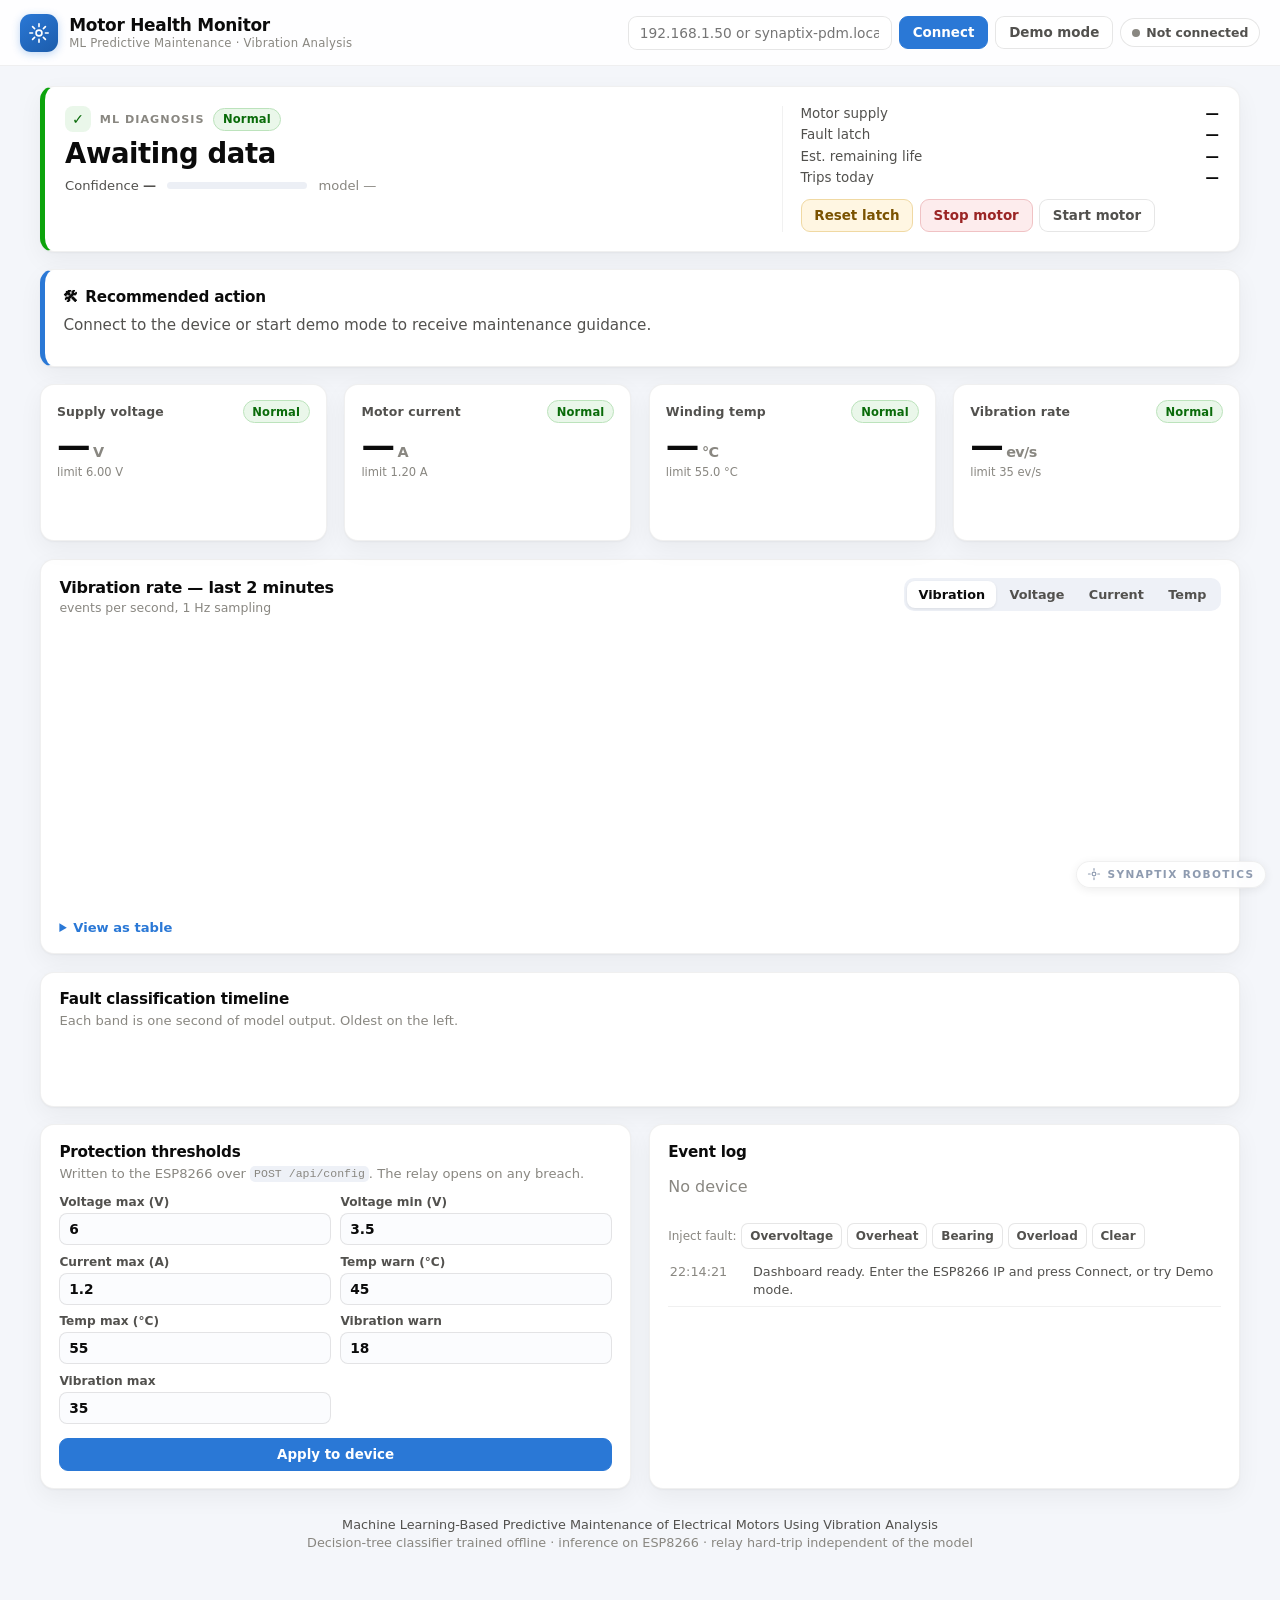
==== commit f5f2fa04: "Sound a repeating alarm, and stop counting comparator chatter as vibration The buzzer beeped once fo" ====
--- a/dashboard-local.html
+++ b/dashboard-local.html
@@ -617,21 +617,18 @@
   b.hidden = false;
 }
 
-/* Vercel serves the dashboard over HTTPS; the ESP8266 only speaks HTTP.
-   Browsers block that mix, so say so plainly instead of failing silently. */
-function mixedContentCheck(host) {
-  if (location.protocol === 'https:' && host.startsWith('http://')) {
+/* An HTTPS page cannot call the ESP8266's HTTP API. We only say so once
+   requests have actually failed: a browser set to allow insecure content
+   works fine, and a warning over a working connection is just noise. */
+function mixedContentWarn() {
+  if (location.protocol === 'https:') {
     showBanner(
-      '<strong>Mixed content blocked.</strong> This page is served over HTTPS, ' +
-      'but the ESP8266 only serves HTTP, so the browser will refuse the request. ' +
-      'Use the local copy of the dashboard (open <code>dashboard/index.html</code> ' +
-      'or run <code>npx serve dashboard</code>), or allow insecure content for this ' +
-      'site in the browser site settings. <strong>Demo mode works everywhere.</strong>'
+      '<strong>Requests are being blocked.</strong> This page is served over ' +
+      'HTTPS, but the ESP8266 only serves HTTP. Open <code>dashboard-local.html</code> ' +
+      'directly from disk, or allow insecure content for this site in the browser ' +
+      'settings. <strong>Demo mode works everywhere.</strong>'
     );
-    return true;
-  }
-  showBanner(null);
-  return false;
+  }
 }
 
 async function fetchJson(url, opts = {}, ms = 2500) {
@@ -649,7 +646,6 @@
   if (!host) { log('Enter the ESP8266 IP address first.', 'warn'); return; }
   S.ip = host;
   localStorage.setItem(LS_KEY, $('#ipInput').value.trim());
-  mixedContentCheck(host);
   stopPolling();
   S.fails = 0;
   setMode('live', 'Connecting…');
@@ -673,6 +669,7 @@
   try {
     const d = await fetchJson(S.ip + '/api/status');
     S.fails = 0;
+    showBanner(null);
     if (S.mode !== 'live') setMode('live', 'Live');
     ingestDevice(d);
   } catch (e) {
@@ -680,6 +677,7 @@
     if (S.fails >= 3) {
       setMode('error', 'Device unreachable');
       $('#statusText').textContent = 'Device unreachable';
+      mixedContentWarn();
     }
   }
 }
@@ -1215,10 +1213,6 @@
   setMode('idle', 'Not connected');
   fillThresholdForm();
   log('Dashboard ready. Enter the ESP8266 IP and press Connect, or try Demo mode.');
-  if (location.protocol === 'https:')
-    showBanner('<strong>Served over HTTPS.</strong> Browsers block requests from an ' +
-      'HTTPS page to the ESP8266\'s HTTP server. For live hardware, open the dashboard ' +
-      'locally over <code>http://</code>; <strong>Demo mode works here.</strong>');
   if (saved) connect();
 })();
 
